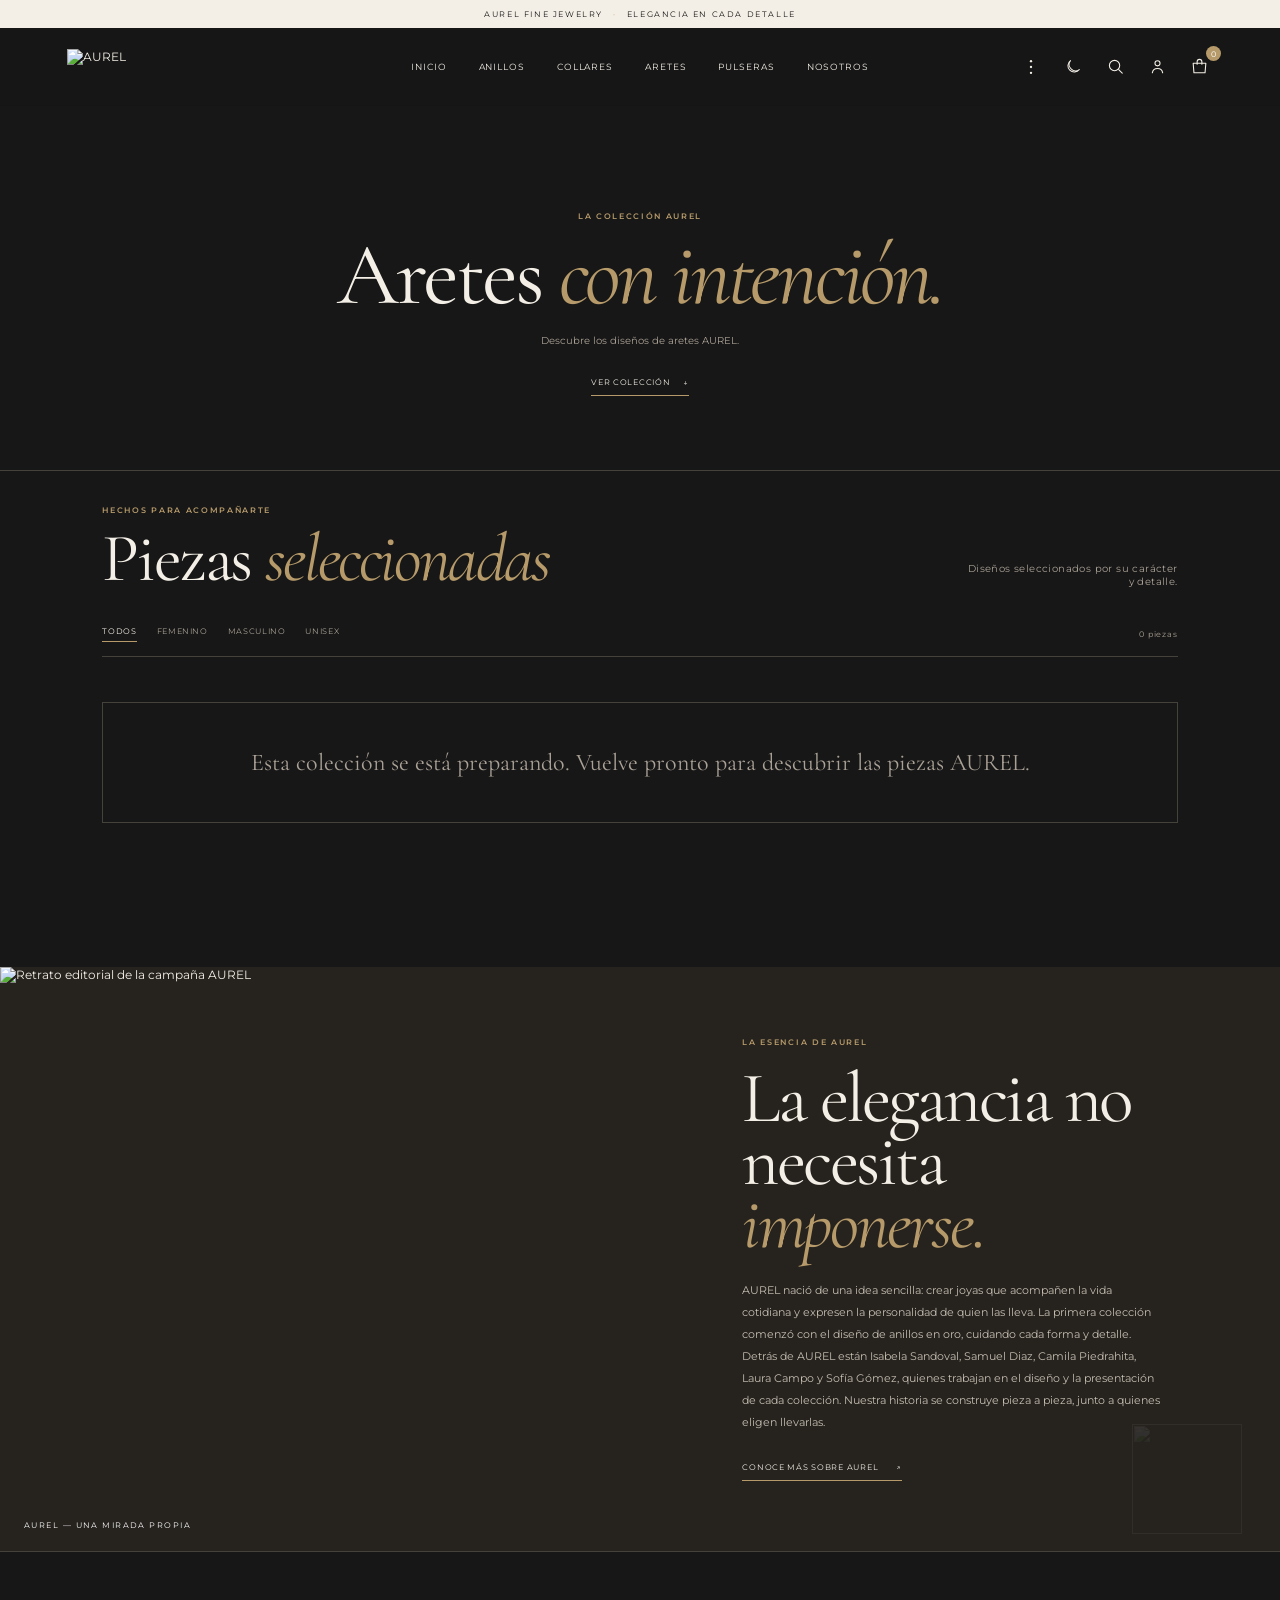
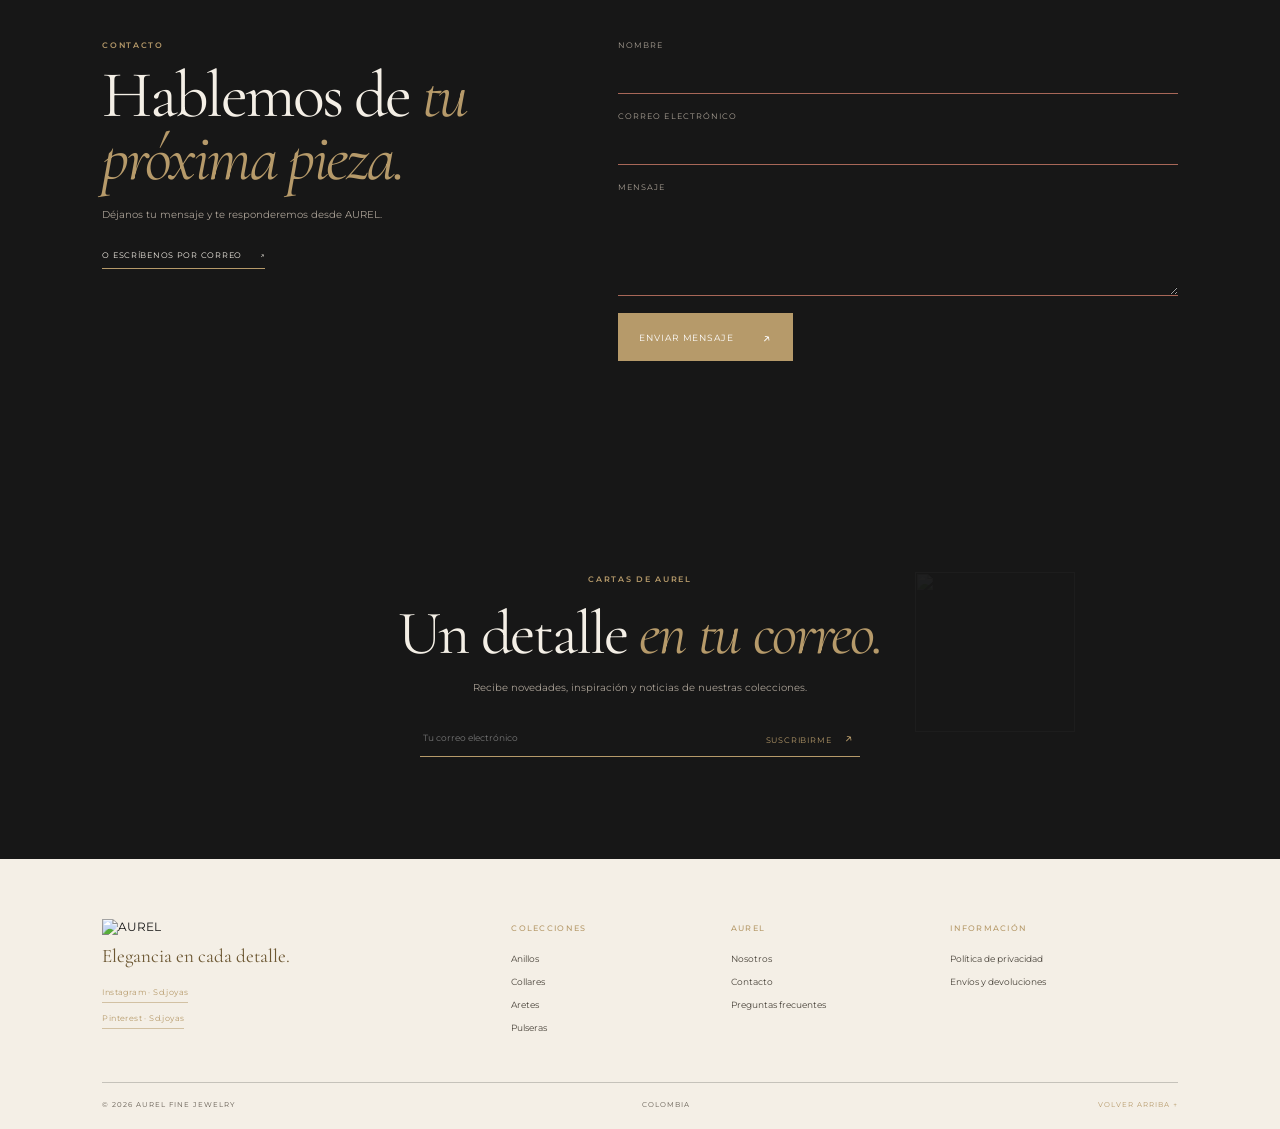
==== aretes.html @ a9e57bd9 "Add files via upload" ====
﻿<!doctype html>
<html lang="es" data-theme="dark">
<head>
<meta charset="utf-8"><meta name="viewport" content="width=device-width, initial-scale=1"><meta name="theme-color" content="#171717"><meta name="description" content="AUREL Fine Jewelry. Joyas de oro contemporáneas, elegancia en cada detalle.">
<title>Aretes AUREL — Fine Jewelry</title>
<link rel="preconnect" href="https://fonts.googleapis.com"><link rel="preconnect" href="https://fonts.gstatic.com" crossorigin><link href="https://fonts.googleapis.com/css2?family=Cormorant+Garamond:wght@400;500;600&family=Montserrat:wght@400;500;600&display=swap" rel="stylesheet"><link rel="stylesheet" href="styles.css"><script src="script.js" defer></script>
</head>
<body data-collection="aretes">
<div class="topline">AUREL FINE JEWELRY <span>·</span> ELEGANCIA EN CADA DETALLE</div>
<header class="header"><button class="menu-toggle icon-button" aria-label="Abrir menú" aria-expanded="false" aria-controls="primary-nav"><span></span><span></span></button><a class="brand" href="index.html#inicio" aria-label="AUREL, inicio"><img src="img/Logotipo tipográfico@1x.png" alt="AUREL"></a><nav class="nav" id="primary-nav" aria-label="Navegación principal"><a href="index.html#inicio">Inicio</a><a href="productos.html#anillos" data-category-nav="Anillos">Anillos</a><a href="collares.html#catalogo" data-category-nav="Collares">Collares</a><a href="aretes.html#catalogo" data-category-nav="Aretes">Aretes</a><a href="pulseras.html#catalogo" data-category-nav="Pulseras">Pulseras</a><a href="index.html#nosotros">Nosotros</a></nav><div class="header-actions"><button class="icon-button more-menu-toggle" aria-label="Abrir menú de navegación" aria-expanded="false" aria-controls="site-menu" title="Más secciones"><svg viewBox="0 0 24 24" aria-hidden="true"><circle cx="12" cy="5" r="1.4"/><circle cx="12" cy="12" r="1.4"/><circle cx="12" cy="19" r="1.4"/></svg></button><button class="icon-button theme-toggle" aria-label="Cambiar a modo oscuro" aria-pressed="false" title="Cambiar tema"><svg class="theme-sun" viewBox="0 0 24 24" aria-hidden="true"><circle cx="12" cy="12" r="3.5"/><path d="M12 2v2m0 16v2M4.93 4.93l1.42 1.42m11.3 11.3 1.42 1.42M2 12h2m16 0h2M4.93 19.07l1.42-1.42m11.3-11.3 1.42-1.42"/></svg><svg class="theme-moon" viewBox="0 0 24 24" aria-hidden="true"><path d="M20.5 15.4A8.5 8.5 0 0 1 8.6 3.5 8.5 8.5 0 1 0 20.5 15.4Z"/></svg></button><button class="icon-button search-toggle" aria-label="Buscar productos" aria-expanded="false"><svg viewBox="0 0 24 24" aria-hidden="true"><circle cx="10.8" cy="10.8" r="6.5"/><path d="m16 16 4.5 4.5"/></svg></button><button class="icon-button account-button" aria-label="Información de contacto"><svg viewBox="0 0 24 24" aria-hidden="true"><circle cx="12" cy="8" r="3.2"/><path d="M5.5 20c.4-3.5 2.7-5.5 6.5-5.5s6.1 2 6.5 5.5"/></svg></button><button class="icon-button cart-toggle" aria-label="Abrir carrito"><svg viewBox="0 0 24 24" aria-hidden="true"><path d="M4 8h16l-1 12H5L4 8Z"/><path d="M9 9V6a3 3 0 0 1 6 0v3"/></svg><span class="cart-count" aria-live="polite">0</span></button></div></header><nav class="site-menu" id="site-menu" aria-label="Todas las secciones" hidden><a href="index.html#inicio">Inicio</a><a href="index.html#categorias">Colecciones</a><details><summary>Productos</summary><a href="productos.html#anillos">Anillos</a><a href="collares.html">Collares</a><a href="aretes.html#catalogo">Aretes</a><a href="pulseras.html#catalogo">Pulseras</a></details><a href="index.html#nosotros">La esencia de AUREL</a><a href="index.html#contacto">Contacto</a></nav>
<form class="search-panel" role="search" hidden><label for="site-search">Buscar en AUREL</label><div><input id="site-search" type="search" placeholder="Anillo, diseño femenino…"><button type="submit" aria-label="Buscar">↗</button></div></form>
<main>
<section class="page-intro" id="productos"><p class="eyebrow">LA COLECCIÓN AUREL</p><h1>Aretes <em>con intención.</em></h1><p>Descubre los diseños de aretes AUREL.</p><a class="text-link" href="#catalogo">Ver colección <span>↓</span></a></section>

<section class="featured section-pad" id="catalogo"><div class="section-head featured-head"><div><p class="eyebrow">HECHOS PARA ACOMPAÑARTE</p><h2>Piezas <em>seleccionadas</em></h2></div><p class="section-intro">Diseños seleccionados por su carácter y detalle.</p></div><div class="shop-controls"><div class="filters" role="group" aria-label="Filtrar piezas por diseño"><button class="filter-chip is-active" data-filter="todos" aria-pressed="true">Todos</button><button class="filter-chip" data-filter="femenino" aria-pressed="false">Femenino</button><button class="filter-chip" data-filter="masculino" aria-pressed="false">Masculino</button><button class="filter-chip" data-filter="unisex" aria-pressed="false">Unisex</button></div><span class="result-count" aria-live="polite">3 piezas</span></div><div class="product-grid" id="product-grid" aria-live="polite"></div><p class="collection-empty" hidden>Esta colección se está preparando. Vuelve pronto para descubrir las piezas AUREL.</p></section>
<section class="story" id="nosotros"><div class="story-image"><img src="img/portada/modelo 2.png" alt="Retrato editorial de la campaña AUREL" loading="lazy"><span class="story-caption">AUREL — UNA MIRADA PROPIA</span></div><div class="story-copy"><p class="eyebrow">LA ESENCIA DE AUREL</p><h2>La elegancia no necesita <em>imponerse.</em></h2><p>AUREL nació de una idea sencilla: crear joyas que acompañen la vida cotidiana y expresen la personalidad de quien las lleva. La primera colección comenzó con el diseño de anillos en oro, cuidando cada forma y detalle. Detrás de AUREL están Isabela Sandoval, Samuel Diaz, Camila Piedrahita, Laura Campo y Sofía Gómez, quienes trabajan en el diseño y la presentación de cada colección. Nuestra historia se construye pieza a pieza, junto a quienes eligen llevarlas.</p><a class="text-link" href="#contacto">Conoce más sobre AUREL <span>↗</span></a><img class="story-mark" src="img/Símbolo@1x.png" alt="" loading="lazy"></div></section>
<section class="contact-section section-pad" id="contacto"><div class="contact-copy"><p class="eyebrow">CONTACTO</p><h2>Hablemos de <em>tu próxima pieza.</em></h2><p>Déjanos tu mensaje y te responderemos desde AUREL.</p><a class="text-link" href="mailto:hola@aurel.co">O escríbenos por correo <span>↗</span></a></div><form class="contact-form"><div class="form-field"><label for="contact-name">Nombre</label><input id="contact-name" name="name" type="text" autocomplete="name" required></div><div class="form-field"><label for="contact-email">Correo electrónico</label><input id="contact-email" name="email" type="email" autocomplete="email" required></div><div class="form-field"><label for="contact-message">Mensaje</label><textarea id="contact-message" name="message" rows="4" required></textarea></div><button class="button button-gold" type="submit">Enviar mensaje <span>↗</span></button><p class="form-feedback" role="status" aria-live="polite"></p></form></section><section class="newsletter" id="newsletter"><img src="img/Símbolo@1x.png" alt="" class="newsletter-mark"><p class="eyebrow">CARTAS DE AUREL</p><h2>Un detalle <em>en tu correo.</em></h2><p>Recibe novedades, inspiración y noticias de nuestras colecciones.</p><form class="newsletter-form"><label class="visually-hidden" for="newsletter-email">Tu correo electrónico</label><input id="newsletter-email" type="email" placeholder="Tu correo electrónico" required><button type="submit">Suscribirme <span>↗</span></button></form></section>
</main>
<footer class="footer"><div class="footer-main"><div class="footer-brand"><a href="index.html#inicio"><img src="img/Logotipo tipográfico@1x.png" alt="AUREL"></a><p>Elegancia en cada detalle.</p><div class="social-links"><a href="https://www.instagram.com/sd.joyas/" aria-label="Instagram: Sd.joyas">Instagram · Sd.joyas</a><a href="https://www.pinterest.com/sd.joyas/" aria-label="Pinterest: Sd.joyas">Pinterest · Sd.joyas</a></div></div><div class="footer-column"><h2>COLECCIONES</h2><a href="productos.html#anillos">Anillos</a><a href="collares.html">Collares</a><a href="aretes.html#catalogo">Aretes</a><a href="pulseras.html#catalogo">Pulseras</a></div><div class="footer-column"><h2>AUREL</h2><a href="#nosotros">Nosotros</a><a href="mailto:hola@aurel.co">Contacto</a><a href="mailto:hola@aurel.co?subject=Preguntas%20frecuentes">Preguntas frecuentes</a></div><div class="footer-column"><h2>INFORMACIÓN</h2><a href="mailto:hola@aurel.co?subject=Informaci%C3%B3n%20de%20privacidad">Política de privacidad</a><a href="mailto:hola@aurel.co?subject=Informaci%C3%B3n%20de%20env%C3%ADos">Envíos y devoluciones</a></div></div><div class="footer-bottom"><span>© <span id="year"></span> AUREL FINE JEWELRY</span><span>COLOMBIA</span><a href="#productos">VOLVER ARRIBA ↑</a></div></footer>
<div class="scrim" hidden></div><aside class="cart-drawer" aria-label="Tu carrito" aria-hidden="true"><div class="drawer-head"><div><p class="eyebrow">SELECCIÓN AUREL</p><h2>Tu carrito <span class="drawer-count">(0)</span></h2></div><button class="icon-button close-cart" aria-label="Cerrar carrito">×</button></div><div class="cart-items"></div><div class="cart-empty"><img src="img/Símbolo@1x.png" alt=""><p>Tu selección comienza con una pieza especial.</p><a class="text-link continue-shopping" href="productos.html#anillos">Descubrir anillos ↗</a></div><div class="cart-summary" hidden><div><span>Subtotal</span><strong class="subtotal">$0</strong></div><p>El envío se calcula al confirmar el pedido.</p><a class="button button-gold checkout-link" href="mailto:hola@aurel.co?subject=Mi%20selecci%C3%B3n%20AUREL">Consultar selección <span>↗</span></a></div></aside><dialog class="product-dialog" aria-labelledby="dialog-title"><button class="dialog-close icon-button" aria-label="Cerrar detalle">×</button><div class="dialog-content"></div></dialog><div class="toast" role="status" aria-live="polite"></div>
</body></html>
---- styles.css ----
﻿:root{--ink:#171717;--ivory:#F4EFE6;--gold:#B69A6A;--sand:#D8CBB8;--muted:#777168;--line:#d9d1c3;--serif:'Cormorant Garamond',Georgia,serif;--sans:'Montserrat',Arial,sans-serif;--max:1600px}*{box-sizing:border-box}html{scroll-behavior:smooth;scroll-padding-top:100px}body{margin:0;background:var(--ivory);color:var(--ink);font-family:var(--sans);font-size:12px;-webkit-font-smoothing:antialiased}body.locked{overflow:hidden}button,input{font:inherit;color:inherit}button,a{-webkit-tap-highlight-color:transparent}a{color:inherit;text-decoration:none}button{cursor:pointer}.topline{height:28px;display:flex;align-items:center;justify-content:center;gap:10px;background:var(--ink);color:var(--ivory);font-size:8px;letter-spacing:.2em}.topline span{color:var(--gold)}.header{height:78px;position:sticky;top:0;z-index:20;background:rgba(244,239,230,.97);display:grid;grid-template-columns:1fr auto 1fr;align-items:center;padding:0 5.2%;border-bottom:1px solid #17171714}.brand img{display:block;width:108px;height:36px;object-fit:contain;object-position:left center}.nav{display:flex;align-items:center;gap:clamp(17px,2.5vw,38px)}.nav a{font-size:9px;letter-spacing:.1em;text-transform:uppercase;position:relative}.nav a:after{content:'';position:absolute;left:0;bottom:-7px;width:0;height:1px;background:var(--gold);transition:width .25s}.nav a:hover:after{width:100%}.header-actions{justify-self:end;display:flex;align-items:center;gap:17px}.icon-button{border:0;background:none;padding:4px;display:grid;place-items:center;position:relative}.icon-button svg{width:19px;height:19px;fill:none;stroke:currentColor;stroke-width:1.35;stroke-linecap:round;stroke-linejoin:round}.cart-count{position:absolute;right:-8px;top:-7px;min-width:15px;height:15px;border-radius:50%;display:grid;place-items:center;background:var(--gold);color:white;font-size:8px}.menu-toggle{display:none}.search-panel{position:fixed;z-index:19;top:106px;left:0;right:0;padding:25px max(7%,calc((100vw - 900px)/2));background:var(--ivory);box-shadow:0 15px 25px #17171712}.search-panel[hidden]{display:none}.search-panel label{display:block;font-size:9px;letter-spacing:.14em;text-transform:uppercase;color:var(--muted);margin-bottom:10px}.search-panel div{display:flex;border-bottom:1px solid var(--gold)}.search-panel input{flex:1;border:0;background:none;padding:12px 0;outline:none;font-family:var(--serif);font-size:22px}.search-panel button{border:0;background:none;font-size:22px;color:var(--gold)}
.hero{max-width:var(--max);margin:auto;position:relative;padding:0 5.2% 25px}.hero-grid{height:min(57vw,690px);min-height:450px;display:grid;grid-template-columns:1fr 1fr 1fr;gap:8px;overflow:hidden}.hero-photo{margin:0;min-width:0;position:relative;overflow:hidden;background:var(--sand)}.hero-photo img{width:100%;height:100%;object-fit:cover;object-position:center 33%;display:block;transition:transform 1.2s cubic-bezier(.2,.65,.2,1)}.hero-photo:hover img{transform:scale(1.025)}.hero-photo:nth-child(2) img{object-position:center 30%}.hero-photo:nth-child(3) img{object-position:center 28%}.hero-photo:after{content:'';position:absolute;inset:45% 0 0;background:linear-gradient(transparent,#17171732)}.hero-photo figcaption{position:absolute;z-index:1;left:18px;bottom:17px;color:white;font-size:8px;letter-spacing:.16em}.hero-overlay{position:absolute;z-index:2;top:50%;left:50%;transform:translate(-50%,-48%);width:min(390px,38%);text-align:center;padding:36px 28px 32px;background:rgba(244,239,230,.94);border:1px solid #b69a6a78}.hero-symbol{display:block;margin:0 auto 12px;width:33px;height:33px}.hero-symbol img{width:100%;height:100%;object-fit:contain;opacity:.82}.eyebrow{margin:0 0 15px;font-size:8px;letter-spacing:.21em;color:var(--gold);font-weight:600}.hero h1,.section-head h2,.story h2,.newsletter h2{font-family:var(--serif);font-weight:400;letter-spacing:-.035em}.hero h1{font-size:clamp(48px,6vw,80px);line-height:.84;margin:0 0 24px}.hero h1 em,.section-head h2 em,.story h2 em,.newsletter h2 em{font-weight:400;color:var(--gold)}.button{min-height:48px;padding:0 21px;display:inline-flex;align-items:center;justify-content:center;gap:28px;font-size:9px;letter-spacing:.1em;text-transform:uppercase;border:0;transition:background .2s,transform .2s}.button:hover{transform:translateY(-2px)}.button-gold{background:var(--gold);color:white}.button-gold:hover{background:#9e8254}.button span{font-size:15px}.hero-footnote{text-align:center;margin:17px 0 0;font-size:8px;letter-spacing:.18em;color:var(--muted)}.section-pad{max-width:var(--max);padding-left:8%;padding-right:8%;margin:0 auto}.categories{padding-top:112px;padding-bottom:117px}.section-head{text-align:center;margin-bottom:40px}.section-head .eyebrow{margin-bottom:12px}.section-head h2{font-size:clamp(42px,5.4vw,68px);margin:0;line-height:.95}.section-intro{font-size:10px;letter-spacing:.04em;color:var(--muted);margin:14px 0 0}.category-grid{display:grid;grid-template-columns:repeat(4,1fr);gap:13px}.category-card{height:clamp(230px,30vw,405px);position:relative;overflow:hidden;background:#e8e0d3;display:block}.category-card:after{content:'';position:absolute;inset:50% 0 0;background:linear-gradient(transparent,#17171750)}.category-card img{width:100%;height:100%;object-fit:cover;display:block;transition:transform .8s}.category-card:hover img{transform:scale(1.04)}.category-rings img{object-position:center}.category-card:nth-child(2) img{object-position:center 30%}.category-card:nth-child(3) img{object-position:center 38%}.category-card:nth-child(4) img{object-position:center 34%}.category-number{position:absolute;z-index:1;top:13px;left:14px;color:white;font-size:9px;letter-spacing:.1em}.category-label{position:absolute;z-index:1;bottom:17px;left:16px;right:16px;color:white;display:flex;justify-content:space-between;align-items:center;font-family:var(--serif);font-size:25px}.category-label b{font-family:var(--sans);font-size:15px;font-weight:400;color:#e2ca9e}.provisional{position:absolute;z-index:1;top:13px;right:12px;padding:6px 7px;background:#f4efe6cc;color:#665b4a;font-size:6px;letter-spacing:.12em}
.featured{padding-top:34px;padding-bottom:120px}.featured-head{display:flex;justify-content:space-between;align-items:end;text-align:left;margin-bottom:34px}.featured-head .section-intro{max-width:210px;text-align:right;margin:0 0 4px}.shop-controls{display:flex;align-items:center;justify-content:space-between;margin-bottom:21px;border-bottom:1px solid var(--line);padding-bottom:14px}.filters{display:flex;gap:20px}.filter-chip{padding:0 0 5px;border:0;border-bottom:1px solid transparent;background:none;font-size:8px;letter-spacing:.08em;text-transform:uppercase;color:var(--muted)}.filter-chip.is-active{color:var(--ink);border-color:var(--gold)}.result-count{font-size:8px;color:var(--muted);letter-spacing:.1em}.product-grid{display:grid;grid-template-columns:repeat(3,1fr);gap:19px}.product-card{min-width:0}.product-image{height:clamp(260px,37vw,480px);position:relative;background:#ebe5da;overflow:hidden;cursor:pointer}.product-image img{width:100%;height:100%;object-fit:cover;display:block;transition:transform .7s}.product-card:hover .product-image img{transform:scale(1.025)}.product-open{position:absolute;inset:0;width:100%;border:0;background:none}.product-open:focus-visible{outline:2px solid var(--gold);outline-offset:-4px}.product-type{position:absolute;top:13px;left:13px;padding:7px 9px;background:#f4efe6e8;font-size:7px;letter-spacing:.13em;text-transform:uppercase}.product-view{position:absolute;right:12px;bottom:12px;padding:10px 13px;background:var(--ivory);font-size:8px;letter-spacing:.08em;text-transform:uppercase;opacity:0;transform:translateY(5px);transition:.2s}.product-card:hover .product-view,.product-open:focus-visible+.product-type+.product-view{opacity:1;transform:none}.product-meta{display:flex;justify-content:space-between;gap:12px;padding:15px 1px 0}.product-meta h3{font-family:var(--serif);font-size:22px;font-weight:500;margin:0 0 4px}.product-meta p{font-size:8px;color:var(--muted);margin:0;letter-spacing:.06em}.product-price{font-size:10px;white-space:nowrap;padding-top:5px}.product-actions{display:flex;gap:8px;padding:13px 0 0}.small-button{flex:1;height:38px;background:none;border:1px solid var(--gold);font-size:8px;letter-spacing:.09em;text-transform:uppercase;transition:.2s}.small-button:hover{background:var(--gold);color:white}.small-button.primary{background:var(--ink);border-color:var(--ink);color:var(--ivory)}.small-button.primary:hover{background:var(--gold);border-color:var(--gold)}
.story{max-width:var(--max);margin:0 auto;min-height:560px;display:grid;grid-template-columns:1fr 1fr;background:#e8e0d3}.story-image{min-height:560px;position:relative;overflow:hidden}.story-image img{width:100%;height:100%;position:absolute;inset:0;object-fit:cover;object-position:center 30%}.story-caption{position:absolute;left:24px;bottom:21px;color:white;font-size:8px;letter-spacing:.18em}.story-copy{position:relative;overflow:hidden;align-self:center;padding:70px clamp(45px,8vw,125px)}.story-copy .eyebrow{margin-bottom:20px}.story h2{font-size:clamp(48px,5.6vw,72px);line-height:.88;margin:0 0 23px}.story-copy>p:not(.eyebrow){max-width:420px;font-size:11px;line-height:2;color:#625d54;margin:0 0 25px}.text-link{display:inline-block;border-bottom:1px solid var(--gold);padding-bottom:8px;font-size:8px;letter-spacing:.09em;text-transform:uppercase}.text-link span{margin-left:15px}.story-mark{position:absolute;right:6%;bottom:3%;width:110px;height:110px;object-fit:contain;opacity:.07}.newsletter{position:relative;text-align:center;padding:93px 20px 102px;overflow:hidden}.newsletter .eyebrow{margin-bottom:12px}.newsletter h2{font-size:clamp(43px,5vw,62px);margin:0}.newsletter>p:not(.eyebrow){font-size:10px;color:var(--muted);margin:10px 0 25px}.newsletter-form{position:relative;z-index:1;display:flex;width:min(440px,90%);margin:auto;border-bottom:1px solid var(--gold)}.newsletter-form input{flex:1;min-width:0;background:none;border:0;outline:0;padding:13px 3px;font-size:9px}.newsletter-form button{border:0;background:none;color:var(--gold);font-size:8px;letter-spacing:.1em;text-transform:uppercase}.newsletter-form button span{font-size:15px;margin-left:10px}.newsletter-mark{position:absolute;right:16%;top:24%;width:160px;height:160px;object-fit:contain;opacity:.035}
.footer{background:var(--ink);color:var(--ivory);padding:60px 8% 20px}.footer-main{max-width:1300px;margin:auto;display:grid;grid-template-columns:2fr 1fr 1fr 1.2fr;gap:30px;padding-bottom:49px}.footer-brand img{width:112px;height:38px;object-fit:contain;object-position:left;filter:brightness(0) invert(1)}.footer-brand p{font-family:var(--serif);font-size:19px;color:var(--sand);margin:9px 0 18px}.social-links{display:flex;gap:9px}.social-links a{width:27px;height:27px;border:1px solid #b69a6a88;border-radius:50%;display:grid;place-items:center;color:var(--gold);font-size:7px}.footer-column{display:flex;flex-direction:column;gap:12px}.footer-column h2{font-size:8px;font-weight:500;letter-spacing:.16em;color:var(--gold);margin:4px 0 8px}.footer-column a{font-size:9px;color:#d3cec4;transition:color .2s}.footer-column a:hover{color:var(--gold)}.footer-bottom{max-width:1300px;margin:auto;border-top:1px solid #ffffff2b;padding-top:17px;display:flex;justify-content:space-between;font-size:7px;letter-spacing:.14em;color:#bdb7ad}.footer-bottom a{color:var(--gold)}
.scrim{position:fixed;z-index:29;inset:0;background:#17171766}.scrim[hidden]{display:none}.cart-drawer{position:fixed;z-index:30;top:0;right:0;bottom:0;width:min(440px,100%);padding:28px 30px;background:var(--ivory);transform:translateX(102%);transition:transform .3s;display:flex;flex-direction:column}.cart-drawer.is-open{transform:translateX(0)}.drawer-head{display:flex;justify-content:space-between;align-items:center;border-bottom:1px solid var(--line);padding-bottom:17px}.drawer-head .eyebrow{margin-bottom:5px}.drawer-head h2{font:400 34px var(--serif);margin:0}.drawer-count{font:400 12px var(--sans);color:var(--muted)}.close-cart,.dialog-close{font:300 28px var(--sans)}.cart-items{overflow:auto;flex:1}.cart-row{display:grid;grid-template-columns:78px 1fr auto;gap:13px;padding:17px 0;border-bottom:1px solid var(--line)}.cart-row img{width:78px;height:92px;object-fit:cover;background:#e8e0d3}.cart-row h3{font:500 19px var(--serif);margin:3px 0 5px}.cart-row p{font-size:8px;color:var(--muted);margin:0 0 9px}.quantity-control{display:flex;align-items:center;gap:11px;font-size:10px}.quantity-control button,.remove-item{border:0;background:none;padding:2px;color:var(--muted)}.remove-item{align-self:start;color:var(--gold);font-size:8px}.cart-empty{margin:auto;text-align:center;max-width:240px}.cart-empty[hidden]{display:none}.cart-empty img{width:41px;height:41px;object-fit:contain;opacity:.5}.cart-empty p{font:400 23px/1.2 var(--serif);color:#6a6358}.cart-summary{border-top:1px solid var(--line);padding-top:17px}.cart-summary[hidden]{display:none}.cart-summary>div{display:flex;justify-content:space-between;font-size:10px}.cart-summary strong{font-size:13px;font-weight:500}.cart-summary>p{font-size:8px;color:var(--muted);margin:10px 0 15px}.cart-summary .button{width:100%}.product-dialog{padding:0;border:0;width:min(900px,92vw);max-width:none;max-height:88vh;background:var(--ivory);color:var(--ink)}.product-dialog::backdrop{background:#17171799}.dialog-close{position:absolute;z-index:1;top:11px;right:13px}.dialog-content{display:grid;grid-template-columns:1fr 1fr;min-height:510px}.dialog-gallery{display:grid;grid-template-rows:1fr 110px;min-height:510px;background:#e8e0d3}.dialog-main-image{width:100%;height:100%;min-height:360px;object-fit:cover}.dialog-thumbs{display:flex;gap:8px;padding:8px;overflow:auto}.dialog-thumbs button{width:78px;flex:0 0 78px;padding:0;border:1px solid transparent;background:none}.dialog-thumbs button.is-active{border-color:var(--gold)}.dialog-thumbs img{width:100%;height:90px;object-fit:cover;display:block}.dialog-info{padding:55px clamp(25px,5vw,56px);align-self:center}.dialog-info .eyebrow{margin-bottom:11px}.dialog-info h2{font:500 43px/.95 var(--serif);margin:0 0 10px}.dialog-price{font-size:12px;color:var(--gold);margin:0 0 22px}.dialog-description{font-size:10px;line-height:1.9;color:#6d675e;border-top:1px solid var(--line);padding-top:15px}.dialog-material{font-size:9px;letter-spacing:.08em;margin:17px 0 20px}.dialog-info label{display:block;font-size:8px;letter-spacing:.1em;text-transform:uppercase;margin-bottom:8px}.size-select{width:100%;height:42px;border:1px solid var(--line);background:none;padding:0 10px;font-size:10px;margin-bottom:15px}.dialog-qty{display:inline-flex;height:39px;border:1px solid var(--line);align-items:center;margin-right:8px}.dialog-qty button{width:34px;height:100%;border:0;background:none}.dialog-qty span{min-width:24px;text-align:center;font-size:10px}.dialog-add{width:calc(100% - 91px);height:40px;border:0;background:var(--ink);color:white;font-size:8px;letter-spacing:.1em;text-transform:uppercase}.dialog-add:hover{background:var(--gold)}.toast{position:fixed;z-index:50;left:50%;bottom:22px;transform:translate(-50%,15px);padding:13px 20px;background:var(--ink);color:var(--ivory);font-size:9px;letter-spacing:.04em;opacity:0;pointer-events:none;transition:.25s}.toast.is-visible{opacity:1;transform:translate(-50%,0)}.visually-hidden{position:absolute;width:1px;height:1px;padding:0;margin:-1px;overflow:hidden;clip:rect(0,0,0,0);white-space:nowrap;border:0}
@media(max-width:980px){.header{padding:0 4%}.nav{gap:15px}.nav a{font-size:8px}.header-actions{gap:12px}.hero-grid{height:62vw;min-height:420px}.hero-overlay{width:40%;padding:29px 19px}.hero h1{font-size:clamp(44px,6vw,64px)}.section-pad{padding-left:6%;padding-right:6%}.story-copy{padding:55px 7%}.story h2{font-size:55px}.footer{padding-left:6%;padding-right:6%}}
@media(max-width:700px){.topline{font-size:7px;height:25px}.header{height:66px;grid-template-columns:1fr auto 1fr;padding:0 5%}.menu-toggle{display:flex;grid-column:1;grid-row:1;justify-self:start;flex-direction:column;gap:5px;width:25px}.menu-toggle span{width:19px;height:1px;background:var(--ink);transition:.2s}.menu-toggle[aria-expanded=true] span:first-child{transform:translateY(3px) rotate(45deg)}.menu-toggle[aria-expanded=true] span:last-child{transform:translateY(-3px) rotate(-45deg)}.brand{grid-column:2;grid-row:1}.brand img{width:88px;height:31px}.header-actions{grid-column:3;grid-row:1;gap:11px}.header-actions .account-button{display:none}.icon-button svg{width:17px;height:17px}.nav{position:absolute;top:66px;left:0;right:0;padding:22px 7% 27px;background:var(--ivory);border-top:1px solid var(--line);display:flex;flex-direction:column;align-items:flex-start;gap:20px;opacity:0;visibility:hidden;transform:translateY(-8px);transition:.2s}.nav.is-open{opacity:1;visibility:visible;transform:none}.nav a{font-size:9px}.search-panel{top:91px}.hero{padding:0 0 20px}.hero-grid{height:125vw;min-height:0;max-height:680px;grid-template-columns:1fr 1fr;gap:4px}.hero-photo:nth-child(3){display:none}.hero-photo img{object-position:center 34%}.hero-photo:nth-child(2) img{object-position:center 30%}.hero-photo figcaption{left:9px;bottom:9px;font-size:6px}.hero-overlay{width:74%;padding:19px 14px 20px;top:52%}.hero-symbol{width:26px;height:26px;margin-bottom:7px}.hero-overlay .eyebrow{font-size:6px;margin-bottom:9px}.hero h1{font-size:clamp(49px,13vw,69px);margin-bottom:15px}.hero .button{min-height:40px;font-size:7px;gap:17px}.hero-footnote{font-size:6px;letter-spacing:.13em;margin-top:12px}.categories{padding-top:72px;padding-bottom:80px}.section-head{margin-bottom:26px}.section-head h2{font-size:48px}.section-intro{font-size:9px}.category-grid{grid-template-columns:1fr 1fr;gap:8px}.category-card{height:64vw;max-height:360px}.category-label{font-size:22px;left:11px;right:11px;bottom:12px}.category-number{top:10px;left:11px}.provisional{top:9px;right:8px;font-size:5px;padding:5px}.featured{padding-top:4px;padding-bottom:79px}.featured-head{display:block;text-align:center;margin-bottom:27px}.featured-head .section-intro{text-align:center;max-width:none;margin-top:12px}.shop-controls{display:block;margin-bottom:16px}.filters{gap:15px;overflow:auto;white-space:nowrap;padding-bottom:8px}.filter-chip{font-size:7px}.result-count{display:block;text-align:right;font-size:7px;margin-top:5px}.product-grid{grid-template-columns:1fr;gap:33px}.product-image{height:112vw;max-height:540px}.product-meta h3{font-size:24px}.product-meta p{font-size:8px}.product-price{font-size:10px}.product-view{opacity:1;transform:none;font-size:7px}.product-actions{padding-top:11px}.small-button{height:42px}.story{grid-template-columns:1fr}.story-image{min-height:0;height:95vw;max-height:490px}.story-copy{padding:56px 8% 67px}.story h2{font-size:58px}.story-copy>p:not(.eyebrow){font-size:10px}.story-mark{width:75px;height:75px}.newsletter{padding:72px 18px 78px}.newsletter h2{font-size:48px}.newsletter>p:not(.eyebrow){font-size:9px;max-width:280px;margin:10px auto 20px}.newsletter-mark{right:-13px;top:22%;width:95px;height:95px}.footer{padding:45px 7% 17px}.footer-main{grid-template-columns:1fr 1fr;gap:30px 22px;padding-bottom:35px}.footer-brand{grid-column:1/-1}.footer-brand img{width:100px}.footer-brand p{font-size:17px;margin:5px 0 12px}.footer-column{gap:10px}.footer-column h2{font-size:7px}.footer-column a{font-size:8px}.footer-bottom{font-size:6px;letter-spacing:.08em}.cart-drawer{padding:23px 20px}.dialog-content{grid-template-columns:1fr;max-height:88vh;overflow:auto}.dialog-gallery{min-height:0;grid-template-rows:minmax(260px,65vw) 82px}.dialog-main-image{min-height:0}.dialog-thumbs button{width:59px;flex-basis:59px}.dialog-thumbs img{height:64px}.dialog-info{padding:26px 23px 28px}.dialog-info h2{font-size:36px}.product-dialog{width:94vw;max-height:90vh}.dialog-close{position:fixed;top:5vh;right:6vw;background:#f4efe6dd;border-radius:50%;width:34px;height:34px}}
@media(max-width:380px){.header-actions{gap:7px}.category-label{font-size:19px}.filters{gap:11px}.filter-chip{font-size:6px}.hero h1{font-size:47px}}@media(prefers-reduced-motion:reduce){html{scroll-behavior:auto}*,*::before,*::after{transition-duration:.01ms!important;animation-duration:.01ms!important;animation-iteration-count:1!important}}
/* Carrusel de campaña a todo el ancho: una modelo por diapositiva. */
.hero{max-width:none;width:100%;padding:0 0 24px}.carousel{height:min(76vh,900px);min-height:530px;position:relative;overflow:hidden;background:#d8cbb8}.carousel-track,.carousel-slide{position:absolute;inset:0}.carousel-slide{opacity:0;visibility:hidden;transition:opacity .75s ease}.carousel-slide.is-active{opacity:1;visibility:visible;z-index:1}.carousel-slide>img{width:100%;height:100%;object-fit:cover;object-position:center 35%;display:block}.carousel-slide:nth-child(2)>img{object-position:center 31%}.carousel-slide:nth-child(3)>img{object-position:center 29%}.carousel-slide:after{content:'';position:absolute;inset:0;background:linear-gradient(90deg,#17171777 0%,#17171735 40%,transparent 76%),linear-gradient(0deg,#17171738,transparent 25%)}.slide-caption{position:absolute;z-index:1;left:clamp(35px,9vw,150px);top:50%;transform:translateY(-50%);width:min(520px,44vw);color:#fff}.slide-caption .eyebrow{color:#f1d9ad;margin-bottom:16px}.slide-caption h1,.slide-caption h2{font:400 clamp(60px,8vw,112px)/.82 var(--serif);letter-spacing:-.035em;margin:0 0 27px}.slide-caption h1 em,.slide-caption h2 em{font-weight:400;color:#e0c18b}.slide-caption .button{background:var(--gold);color:#fff}.carousel-arrow{position:absolute;z-index:3;top:50%;transform:translateY(-50%);width:43px;height:43px;border:1px solid #fff9;border-radius:50%;background:#17171725;color:#fff;font:300 29px/1 var(--serif);display:grid;place-items:center;transition:background .2s}.carousel-arrow:hover{background:#17171788}.carousel-prev{left:22px}.carousel-next{right:22px}.carousel-dots{position:absolute;z-index:3;bottom:26px;left:50%;transform:translateX(-50%);display:flex;gap:9px}.carousel-dots button{width:23px;height:2px;padding:0;border:0;background:#ffffff80}.carousel-dots button.is-active{background:#fff}.carousel-count{position:absolute;z-index:3;bottom:22px;right:5.2%;color:white;font-size:8px;letter-spacing:.14em}.hero-footnote{font-size:8px;letter-spacing:.19em;margin:16px auto 0}
/* Las categorías aún sin fotografía se mantienen tipográficas y limpias. */
.category-text-only{background:var(--ivory);border:1px solid var(--line);transition:background .25s,border-color .25s}.category-text-only:after{display:none}.category-text-only:hover{background:var(--sand);border-color:var(--gold)}.category-text-only .category-number{color:var(--gold)}.category-text-only .category-label{color:var(--ink);font-size:clamp(23px,2.4vw,36px);left:20px;right:20px;bottom:50%;transform:translateY(50%);border-bottom:1px solid var(--line);padding-bottom:17px}.category-text-only .category-label b{color:var(--gold)}.category-status{position:absolute;bottom:18px;left:20px;color:var(--muted);font-size:7px;letter-spacing:.16em}
/* Tema oscuro: invierte marfil y ónix, conservando el oro champán. */
:root[data-theme="dark"]{--ink:#F4EFE6;--ivory:#171717;--gold:#B69A6A;--sand:#D8CBB8;--muted:#aaa196;--line:#45413b;color-scheme:dark}
:root[data-theme="dark"] .header{background:rgba(23,23,23,.97)}:root[data-theme="dark"] .story{background:#26231f}:root[data-theme="dark"] .story-copy>p:not(.eyebrow){color:#c5bdb0}:root[data-theme="dark"] .footer-brand img{filter:none}:root[data-theme="dark"] .category-text-only:hover{background:#28251f}:root[data-theme="dark"] .category-card.category-rings{border-color:#45413b}:root[data-theme="dark"] .product-image,:root[data-theme="dark"] .dialog-gallery{background:#2b2823}:root[data-theme="dark"] .cart-row img{background:#2b2823}:root[data-theme="dark"] .search-panel{box-shadow:0 15px 25px #0008}:root[data-theme="dark"] .menu-toggle span{background:var(--ink)}.theme-toggle svg{width:18px;height:18px;fill:none;stroke:currentColor;stroke-width:1.35;stroke-linecap:round;stroke-linejoin:round}.theme-moon{display:none}:root[data-theme="dark"] .theme-sun{display:none}:root[data-theme="dark"] .theme-moon{display:block}.theme-toggle{margin-right:1px}.header-actions{gap:15px}
@media(max-width:980px){.carousel{height:72vh;min-height:470px}.slide-caption{left:7%;width:50vw}.slide-caption h1,.slide-caption h2{font-size:clamp(58px,8vw,90px)}}
@media(max-width:700px){.header-actions{gap:9px}.carousel{height:calc(82svh - 91px);min-height:480px;max-height:760px}.carousel-slide>img{object-position:54% center}.carousel-slide:nth-child(2)>img{object-position:55% center}.carousel-slide:nth-child(3)>img{object-position:56% center}.carousel-slide:after{background:linear-gradient(0deg,#17171785 0%,#17171730 47%,#17171708 100%)}.slide-caption{left:8%;top:auto;bottom:84px;transform:none;width:82%}.slide-caption .eyebrow{font-size:7px;margin-bottom:13px}.slide-caption h1,.slide-caption h2{font-size:clamp(61px,15vw,86px);margin-bottom:21px}.carousel-arrow{top:46%;width:36px;height:36px;font-size:25px}.carousel-prev{left:11px}.carousel-next{right:11px}.carousel-dots{bottom:25px;left:8%;transform:none}.carousel-count{right:8%;bottom:20px}.hero-footnote{font-size:6px;margin-top:12px}.categories{padding-top:65px}.category-grid{gap:8px}.category-text-only .category-label{left:12px;right:12px;font-size:clamp(18px,5vw,25px)}.category-status{left:12px;bottom:12px;font-size:6px}.category-text-only .category-number{top:10px;left:11px}.category-rings .category-label{left:11px}.category-rings .category-number{left:11px}}
@media(prefers-reduced-motion:reduce){.carousel-slide{transition:none}}
/* Página de catálogo independiente. */
.page-intro{padding:105px 24px 74px;text-align:center;border-bottom:1px solid var(--line)}.page-intro .eyebrow{margin-bottom:15px}.page-intro h1{font:400 clamp(54px,7vw,88px)/.9 var(--serif);letter-spacing:-.04em;margin:0}.page-intro h1 em{font-weight:400;color:var(--gold)}.page-intro>p:not(.eyebrow){max-width:440px;margin:17px auto 23px;color:var(--muted);font-size:10px;line-height:1.8}.page-intro .text-link span{margin-left:10px}.upcoming-collections{padding-top:48px;padding-bottom:100px}.upcoming-collections .category-grid{grid-template-columns:repeat(3,1fr)}.upcoming-collections .category-card{height:210px}.site-menu{position:fixed;z-index:45;top:116px;right:4.5%;width:min(290px,90vw);padding:12px 0;background:var(--ivory);border:1px solid var(--line);box-shadow:0 16px 36px #17171720;color:var(--ink)}.site-menu[hidden]{display:none}.site-menu>a,.site-menu summary,.site-menu details>a{display:block;padding:13px 20px;font-size:9px;letter-spacing:.1em;text-transform:uppercase;transition:background .2s,color .2s}.site-menu>a:hover,.site-menu details>a:hover{background:var(--sand);color:var(--ink)}.site-menu details summary{cursor:pointer;list-style:none;display:flex;justify-content:space-between;align-items:center}.site-menu details summary::-webkit-details-marker{display:none}.site-menu summary:after{content:'+';font-size:15px;color:var(--gold)}.site-menu details[open] summary:after{content:'−'}.site-menu details>a{padding:10px 20px 10px 34px;color:var(--muted);font-size:8px}.more-menu-toggle svg{width:20px;height:20px;fill:currentColor;stroke:none}.more-menu-toggle[aria-expanded=true]{color:var(--gold)}
@media(max-width:700px){.page-intro{padding:78px 22px 58px}.page-intro h1{font-size:57px}.upcoming-collections{padding-top:32px;padding-bottom:74px}.upcoming-collections .category-grid{grid-template-columns:1fr}.upcoming-collections .category-card{height:125px}.site-menu{top:94px;right:4%;width:min(320px,92vw)}}
/* El tema interpola colores sin animar el contenido ni afectar el movimiento del carrusel. */
body,.header,.topline,.nav a,.site-menu,.site-menu>a,.site-menu summary,.site-menu details>a,.footer,.footer-column a,.footer-bottom,.category-text-only,.story,.story-copy>p,.newsletter,.search-panel,.search-panel input,.cart-drawer,.cart-summary,.product-dialog,.page-intro,.filter-chip{transition:color .34s ease,background-color .34s ease,border-color .34s ease,box-shadow .34s ease}
.button,.small-button{transition:color .34s ease,background-color .34s ease,border-color .34s ease,transform .2s ease}
.footer-brand img{transition:filter .34s ease}
.carousel-slide{transition:opacity .7s ease,visibility 0s linear .7s;pointer-events:none}
.carousel-slide.is-active{transition-delay:0s;pointer-events:auto}
@media(prefers-reduced-motion:reduce){body,.header,.topline,.nav a,.site-menu,.site-menu>a,.site-menu summary,.site-menu details>a,.footer,.footer-column a,.footer-bottom,.category-text-only,.story,.story-copy>p,.newsletter,.search-panel,.search-panel input,.cart-drawer,.cart-summary,.product-dialog,.page-intro,.filter-chip,.button,.small-button,.footer-brand img,.carousel-slide{transition-duration:.01ms!important}}
/* Transición de las variables de tema para mantener sincronizados todos los componentes. */
@property --ink{syntax:"<color>";inherits:true;initial-value:#171717}
@property --ivory{syntax:"<color>";inherits:true;initial-value:#F4EFE6}
@property --muted{syntax:"<color>";inherits:true;initial-value:#777168}
@property --line{syntax:"<color>";inherits:true;initial-value:#d9d1c3}
@property --gold{syntax:"<color>";inherits:true;initial-value:#B69A6A}
html{transition:--ink .36s ease,--ivory .36s ease,--muted .36s ease,--line .36s ease,--gold .36s ease}
:root[data-theme="dark"] .footer-column a{color:#4c463d}:root[data-theme="dark"] .footer-bottom{color:#625b50;border-color:#17171735}:root[data-theme="dark"] .footer-brand p{color:#6c5732}:root[data-theme="dark"] .cart-empty p,:root[data-theme="dark"] .dialog-description{color:#d0c7b9}:root[data-theme="dark"] .product-type{background:#171717dc;color:#F4EFE6}:root[data-theme="dark"] .dialog-gallery{background:#25231f}
@media(prefers-reduced-motion:reduce){html{transition:none}}
.category-photo[hidden]{display:none}.category-text-only .category-photo{position:absolute;inset:0;width:100%;height:100%;object-fit:cover;display:block;z-index:0}.category-text-only.has-photo{border:0}.category-text-only.has-photo:after{display:block;inset:45% 0 0;background:linear-gradient(transparent,#17171760)}.category-text-only.has-photo .category-number{color:#fff}.category-text-only.has-photo .category-label{left:16px;right:16px;bottom:17px;transform:none;padding:0;border:0;color:#fff;font-size:clamp(23px,2.4vw,36px);z-index:1}.category-text-only.has-photo .category-label b{color:#e2ca9e}.category-text-only.has-photo .category-status{left:auto;right:12px;bottom:auto;top:12px;padding:6px 8px;background:#f4efe6df;color:#665b4a;z-index:1}
.category-text-only .category-photo[hidden]{display:none!important}
.collar-collection{padding-top:50px;padding-bottom:110px}.collar-grid{display:grid;grid-template-columns:repeat(2,minmax(0,1fr));gap:24px}.collar-card{min-width:0}.collar-pair{display:grid;grid-template-columns:1fr 1fr;gap:8px;background:#e8e0d3}.collar-pair img{display:block;width:100%;height:clamp(290px,39vw,520px);object-fit:cover}.collar-info{display:flex;align-items:center;justify-content:space-between;gap:15px;padding-top:16px}.collar-info .eyebrow{margin:0 0 6px}.collar-info h2{font:500 26px var(--serif);margin:0}.collar-info .button{min-height:42px;gap:13px;padding:0 14px;font-size:8px}:root[data-theme="dark"] .collar-pair{background:#25231f}
@media(max-width:700px){.collar-collection{padding:32px 5% 70px}.collar-grid{grid-template-columns:1fr;gap:35px}.collar-pair{gap:5px}.collar-pair img{height:64vw;max-height:390px}.collar-info h2{font-size:23px}.collar-info .button{min-height:39px}}
.collection-empty{padding:44px 20px;text-align:center;color:var(--muted);font:400 24px/1.3 var(--serif);border:1px solid var(--line)}.collection-empty[hidden]{display:none}.dialog-consult{display:inline-flex;align-items:center;justify-content:center;width:100%;margin-top:14px;text-decoration:none}
.slide-description{max-width:390px;margin:-10px 0 23px;color:#fff;font-size:clamp(11px,1.1vw,14px);line-height:1.8;letter-spacing:.015em}.contact-section{display:grid;grid-template-columns:.85fr 1.15fr;align-items:start;gap:clamp(40px,8vw,120px);padding-top:88px;padding-bottom:88px;border-top:1px solid var(--line)}.contact-copy .eyebrow{margin-bottom:14px}.contact-copy h2{font:400 clamp(42px,5.3vw,66px)/.95 var(--serif);letter-spacing:-.04em;margin:0 0 16px}.contact-copy h2 em{font-weight:400;color:var(--gold)}.contact-copy>p:not(.eyebrow){max-width:360px;color:var(--muted);font-size:10px;line-height:1.8;margin:0 0 22px}.contact-form{display:grid;gap:17px}.form-field{display:grid;gap:8px}.form-field label{font-size:8px;letter-spacing:.13em;text-transform:uppercase;color:var(--muted)}.form-field input,.form-field textarea{width:100%;border:0;border-bottom:1px solid var(--line);background:transparent;color:var(--ink);padding:10px 1px;font:400 12px var(--sans);outline:none;resize:vertical}.form-field input:focus,.form-field textarea:focus{border-color:var(--gold)}.form-field textarea{min-height:96px}.contact-form .button{justify-self:start}.form-feedback{min-height:15px;margin:0;color:var(--muted);font-size:9px;line-height:1.6}.contact-form input:invalid:not(:placeholder-shown),.contact-form textarea:invalid:not(:placeholder-shown){border-color:#a86758}
@media(max-width:700px){.slide-description{font-size:10px;line-height:1.6;max-width:320px;margin-top:-7px;margin-bottom:17px}.contact-section{grid-template-columns:1fr;gap:28px;padding-top:62px;padding-bottom:62px}.contact-copy h2{font-size:49px}.contact-form{gap:14px}}
.social-links{display:flex;flex-direction:column;align-items:flex-start;gap:8px}.social-links a{width:auto;height:auto;min-height:0;border:0;border-bottom:1px solid #b69a6a88;border-radius:0;display:inline-flex;place-items:initial;padding:2px 0 5px;color:var(--gold);font-size:8px;letter-spacing:.05em}.social-links a:hover{color:var(--ivory);border-color:var(--gold)}
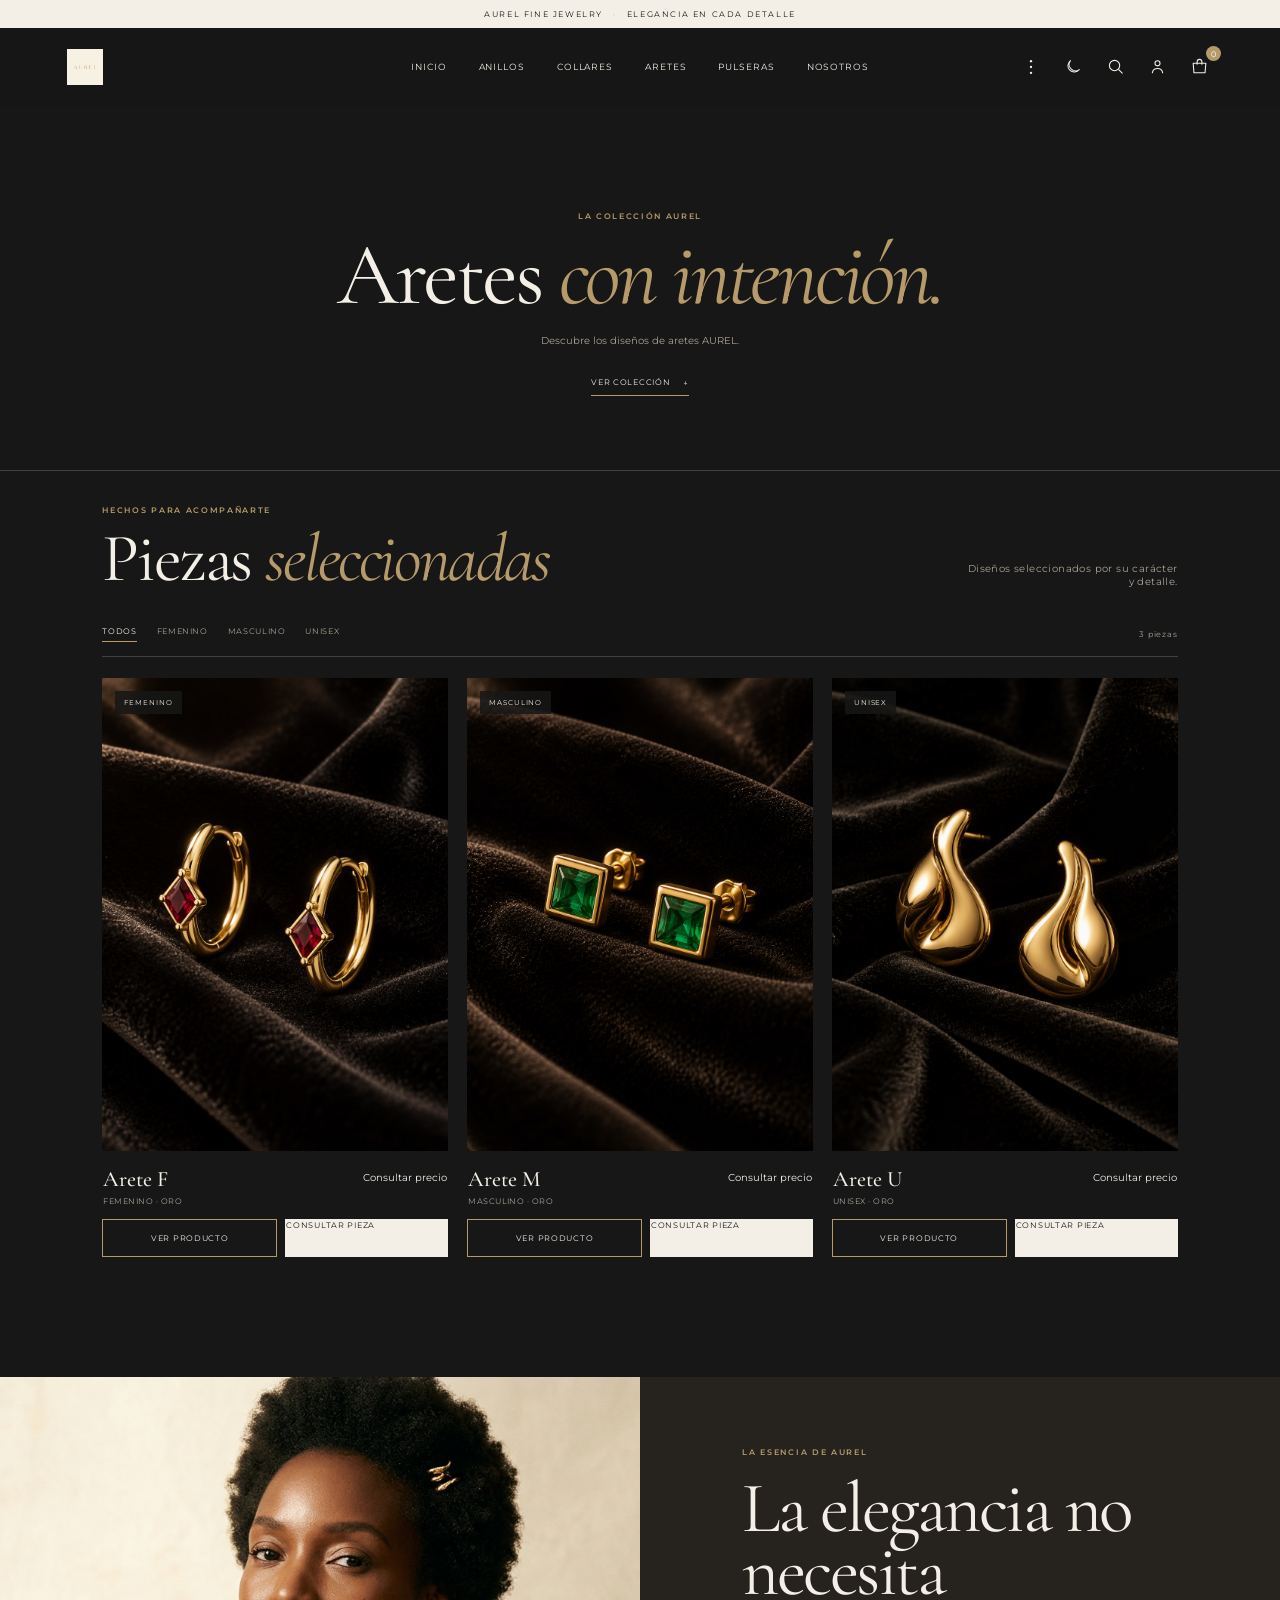
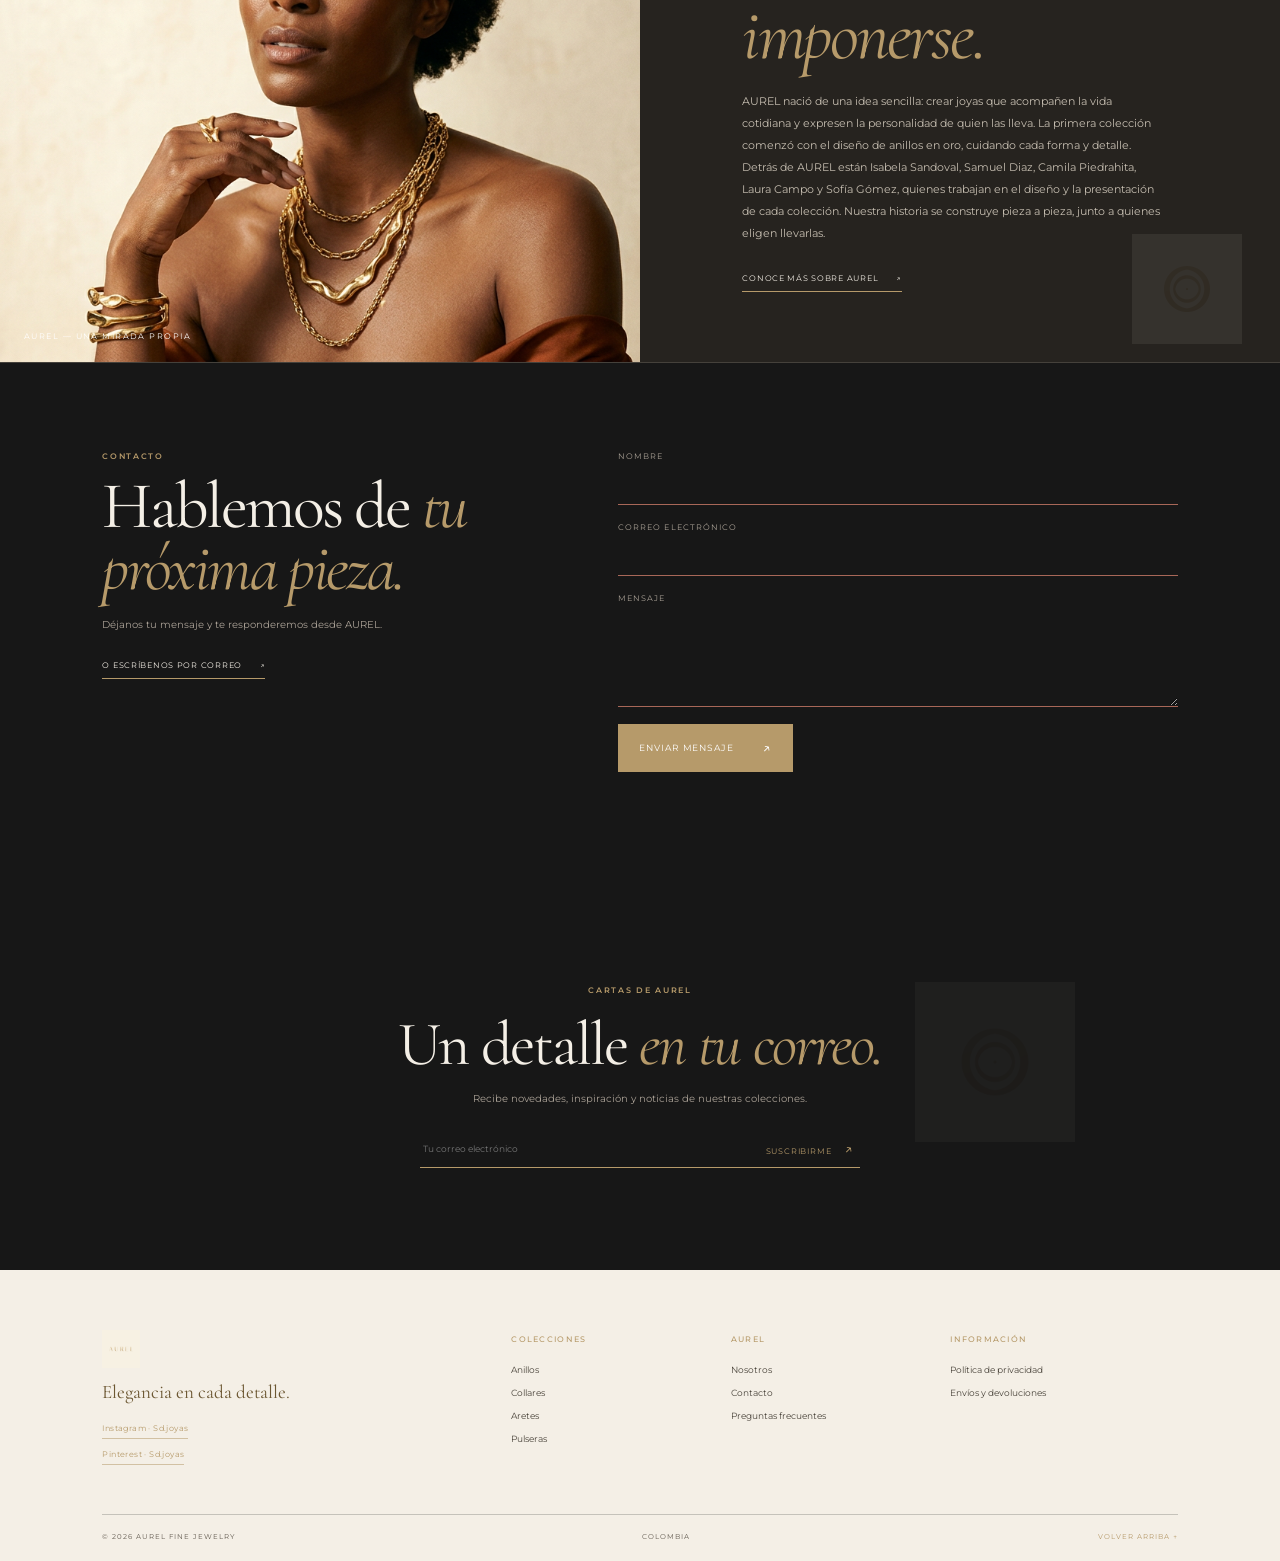
==== commit 4751727a: "Add files via upload" ====
--- a/aretes.html
+++ b/aretes.html
@@ -1,4 +1,4 @@
-﻿<!doctype html>
+<!doctype html>
 <html lang="es" data-theme="dark">
 <head>
 <meta charset="utf-8"><meta name="viewport" content="width=device-width, initial-scale=1"><meta name="theme-color" content="#171717"><meta name="description" content="AUREL Fine Jewelry. Joyas de oro contemporáneas, elegancia en cada detalle.">
@@ -12,7 +12,7 @@
 <main>
 <section class="page-intro" id="productos"><p class="eyebrow">LA COLECCIÓN AUREL</p><h1>Aretes <em>con intención.</em></h1><p>Descubre los diseños de aretes AUREL.</p><a class="text-link" href="#catalogo">Ver colección <span>↓</span></a></section>
 
-<section class="featured section-pad" id="catalogo"><div class="section-head featured-head"><div><p class="eyebrow">HECHOS PARA ACOMPAÑARTE</p><h2>Piezas <em>seleccionadas</em></h2></div><p class="section-intro">Diseños seleccionados por su carácter y detalle.</p></div><div class="shop-controls"><div class="filters" role="group" aria-label="Filtrar piezas por diseño"><button class="filter-chip is-active" data-filter="todos" aria-pressed="true">Todos</button><button class="filter-chip" data-filter="femenino" aria-pressed="false">Femenino</button><button class="filter-chip" data-filter="masculino" aria-pressed="false">Masculino</button><button class="filter-chip" data-filter="unisex" aria-pressed="false">Unisex</button></div><span class="result-count" aria-live="polite">3 piezas</span></div><div class="product-grid" id="product-grid" aria-live="polite"></div><p class="collection-empty" hidden>Esta colección se está preparando. Vuelve pronto para descubrir las piezas AUREL.</p></section>
+<section class="featured section-pad" id="catalogo"><div class="section-head featured-head"><div><p class="eyebrow">HECHOS PARA ACOMPAÑARTE</p><h2>Piezas <em>seleccionadas</em></h2></div><p class="section-intro">Diseños seleccionados por su carácter y detalle.</p></div><div class="shop-controls"><div class="filters" role="group" aria-label="Filtrar piezas por diseño"><button class="filter-chip is-active" data-filter="todos" aria-pressed="true">Todos</button><button class="filter-chip" data-filter="femenino" aria-pressed="false">Femenino</button><button class="filter-chip" data-filter="masculino" aria-pressed="false">Masculino</button><button class="filter-chip" data-filter="unisex" aria-pressed="false">Unisex</button></div><span class="result-count" aria-live="polite">3 piezas</span></div><div class="product-grid" id="product-grid" aria-live="polite"></div><p class="collection-empty" hidden>No hay piezas que coincidan con esta búsqueda o filtro.</p></section>
 <section class="story" id="nosotros"><div class="story-image"><img src="img/portada/modelo 2.png" alt="Retrato editorial de la campaña AUREL" loading="lazy"><span class="story-caption">AUREL — UNA MIRADA PROPIA</span></div><div class="story-copy"><p class="eyebrow">LA ESENCIA DE AUREL</p><h2>La elegancia no necesita <em>imponerse.</em></h2><p>AUREL nació de una idea sencilla: crear joyas que acompañen la vida cotidiana y expresen la personalidad de quien las lleva. La primera colección comenzó con el diseño de anillos en oro, cuidando cada forma y detalle. Detrás de AUREL están Isabela Sandoval, Samuel Diaz, Camila Piedrahita, Laura Campo y Sofía Gómez, quienes trabajan en el diseño y la presentación de cada colección. Nuestra historia se construye pieza a pieza, junto a quienes eligen llevarlas.</p><a class="text-link" href="#contacto">Conoce más sobre AUREL <span>↗</span></a><img class="story-mark" src="img/Símbolo@1x.png" alt="" loading="lazy"></div></section>
 <section class="contact-section section-pad" id="contacto"><div class="contact-copy"><p class="eyebrow">CONTACTO</p><h2>Hablemos de <em>tu próxima pieza.</em></h2><p>Déjanos tu mensaje y te responderemos desde AUREL.</p><a class="text-link" href="mailto:hola@aurel.co">O escríbenos por correo <span>↗</span></a></div><form class="contact-form"><div class="form-field"><label for="contact-name">Nombre</label><input id="contact-name" name="name" type="text" autocomplete="name" required></div><div class="form-field"><label for="contact-email">Correo electrónico</label><input id="contact-email" name="email" type="email" autocomplete="email" required></div><div class="form-field"><label for="contact-message">Mensaje</label><textarea id="contact-message" name="message" rows="4" required></textarea></div><button class="button button-gold" type="submit">Enviar mensaje <span>↗</span></button><p class="form-feedback" role="status" aria-live="polite"></p></form></section><section class="newsletter" id="newsletter"><img src="img/Símbolo@1x.png" alt="" class="newsletter-mark"><p class="eyebrow">CARTAS DE AUREL</p><h2>Un detalle <em>en tu correo.</em></h2><p>Recibe novedades, inspiración y noticias de nuestras colecciones.</p><form class="newsletter-form"><label class="visually-hidden" for="newsletter-email">Tu correo electrónico</label><input id="newsletter-email" type="email" placeholder="Tu correo electrónico" required><button type="submit">Suscribirme <span>↗</span></button></form></section>
 </main>
@@ -34,3 +34,4 @@
 
 
 
+
